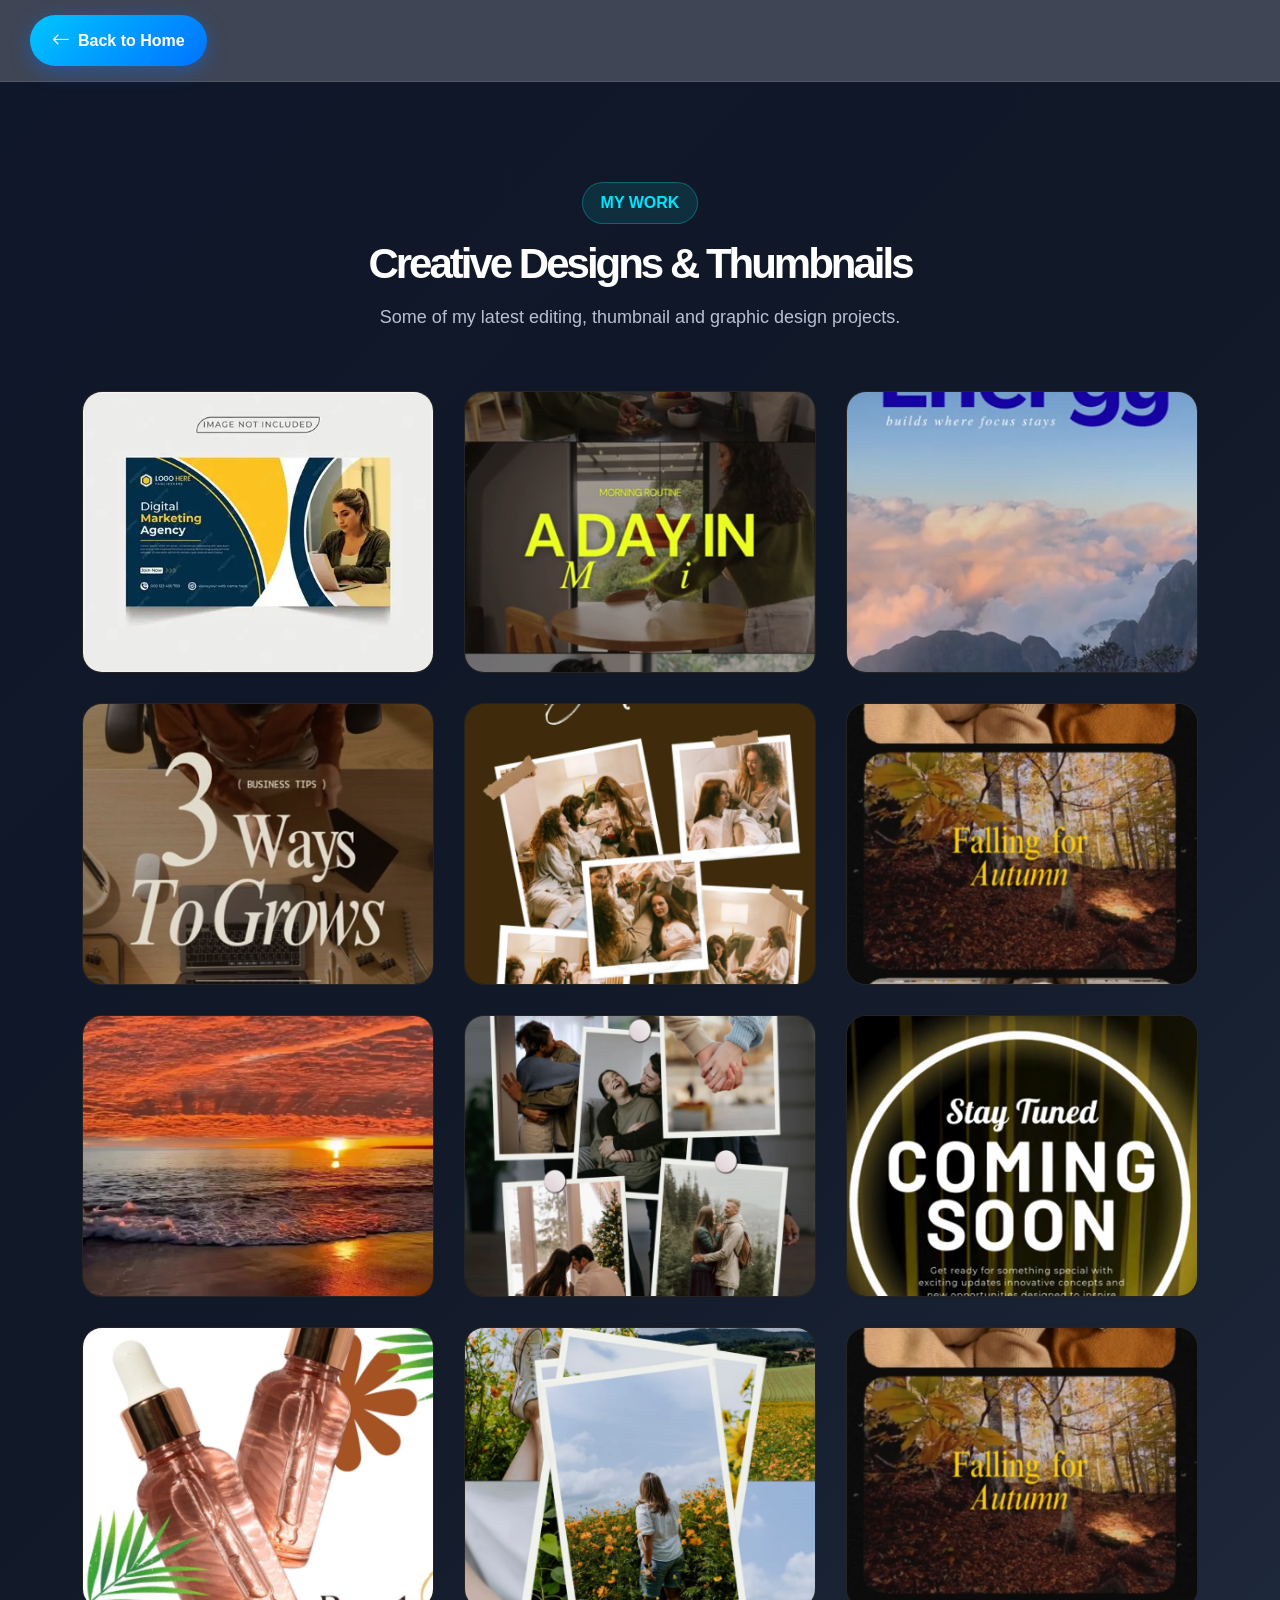
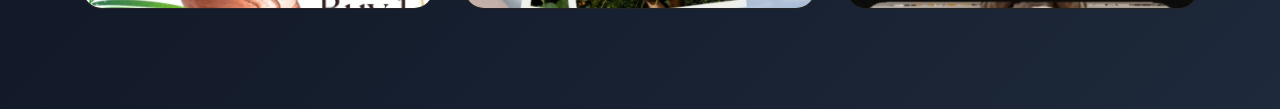
==== posters.html @ f8092061 "monday21" ====
<!DOCTYPE html>
<html lang="en">
<head>
    <meta charset="UTF-8">
    <meta name="viewport" content="width=device-width, initial-scale=1.0">
    <title>Gourav Yadav Portfolio</title>
    <!-- CSS FILES -->
        <link rel="preconnect" href="https://fonts.googleapis.com">
        
        <link rel="preconnect" href="https://fonts.gstatic.com" crossorigin>
        
        <link href="https://fonts.googleapis.com/css2?family=DM+Sans:wght@400;500;700&display=swap" rel="stylesheet">

        <link href="css/bootstrap.min.css" rel="stylesheet">
        <link href="css/newcss.css" rel="stylesheet">

        <link href="css/bootstrap-icons.css" rel="stylesheet">

        <link href="css/magnific-popup.css" rel="stylesheet">

        <link href="css/templatemo-first-portfolio-style.css" rel="stylesheet">
</head>
<body>
     <nav class="back-navbar">
    <a href="index.html" class="back-btn">
        <i class="bi bi-arrow-left"></i>
        Back to Home
    </a>
</nav>

<section class="image-gallery-section">
    <div class="container">

        <div class="gallery-header">
            <span class="gallery-badge">MY WORK</span>
            <h2>Creative Designs & Thumbnails</h2>
            <p>Some of my latest editing, thumbnail and graphic design projects.</p>
        </div>

        <div class="gallery-grid">

            <div class="gallery-card">
                <img src="images/thumnailimg/frontimg.webp" alt="">
            </div>

            <div class="gallery-card">
                <img src="images/thumnailimg/Screenshot 2026-06-22 230650.png" alt="">
            </div>

            <div class="gallery-card">
                <img src="images/thumnailimg/Screenshot 2026-06-22 230712.png" alt="">
            </div>

            <div class="gallery-card">
                <img src="images/thumnailimg/Screenshot 2026-06-22 230737.png" alt="">
            </div>

            <div class="gallery-card">
                <img src="images/thumnailimg/Screenshot 2026-06-22 230752.png" alt="">
            </div>

            <div class="gallery-card">
                <img src="images/thumnailimg/Screenshot 2026-06-22 230802.png" alt="">
            </div>
            <div class="gallery-card">
                <img src="images/thumnailimg/Screenshot 2026-06-22 230842.png" alt="">
            </div>
            <div class="gallery-card">
                <img src="images/thumnailimg/Screenshot 2026-06-22 230901.png" alt="">
            </div>
            <div class="gallery-card">
                <img src="images/thumnailimg/Screenshot 2026-06-22 230911.png" alt="">
            </div>
            <div class="gallery-card">
                <img src="images/thumnailimg/Screenshot 2026-06-22 230929.png" alt="">
            </div>
            <div class="gallery-card">
                <img src="images/thumnailimg/Screenshot 2026-06-22 230946.png" alt="">
            </div>
            <div class="gallery-card">
                <img src="images/thumnailimg/Screenshot 2026-06-22 230802.png" alt="">
            </div>


        </div>

    </div>
</section>
    
</body>
</html>
---- css/newcss.css ----
.hero{
    min-height:100vh;
    background: linear-gradient(135deg,#0f172a,#1e293b);
    position:relative;
    overflow:hidden;
}

.hero-title{
    color:#fff;
    font-size:60px;
    font-weight:800;
}

.hero-description{
    color:#cbd5e1;
    font-size:20px;
    max-width:700px;
    line-height:1.8;
}

.avatar-image{
    border:4px solid #00e5ff;
    box-shadow:0 0 30px rgba(0,229,255,.4);
}

.hero-buttons .custom-btn{
    background:#00e5ff;
    color:#000;
    font-weight:700;
    border:none;
}

.hero-buttons .custom-btn:hover{
    transform:translateY(-3px);
}

@media(max-width:768px){

    .hero-title{
        font-size:38px;
    }

    .hero-description{
        font-size:16px;
    }

    .hero-title-wrap{
        flex-direction:column;
        text-align:center;
    }

    .avatar-image{
        margin-bottom:20px;
    }
}

#section_2{
    background:#0b0f19;
    color:#fff;
    padding:120px 0;
}

.about-image{
    border-radius:25px;
    overflow:hidden;
    box-shadow:0 25px 60px rgba(0,0,0,.4);
    transition:.5s;
}

.about-image:hover{
    transform:scale(1.03);
}

.premium-about{
    padding:20px;
}

.about-label{
    color:#00d4ff;
    font-size:14px;
    letter-spacing:3px;
    font-weight:700;
}

.about-heading{
    font-size:56px;
    font-weight:800;
    line-height:1.1;
    margin:20px 0;
}

.about-heading span{
    color:#00d4ff;
}

.about-description{
    color:#b8c1d1;
    font-size:18px;
    line-height:1.9;
    max-width:650px;
}

.about-features{
    display:grid;
    grid-template-columns:repeat(2,1fr);
    gap:20px;
    margin-top:40px;
}

.feature-card{
    background:rgba(255,255,255,.05);
    border:1px solid rgba(255,255,255,.08);
    backdrop-filter:blur(12px);
    border-radius:20px;
    padding:25px;
    transition:.4s;
}

.feature-card:hover{
    transform:translateY(-8px);
    border-color:#00d4ff;
}

.feature-card h4{
    color:#fff;
    margin-bottom:10px;
    font-size:20px;
}

.feature-card p{
    color:#aeb7c7;
    margin:0;
}

@media(max-width:768px){

    .about-heading{
        font-size:36px;
    }

    .about-features{
        grid-template-columns:1fr;
    }

    .about-description{
        font-size:16px;
    }
}
/* ===========================
   VIDEO PORTFOLIO SECTION
=========================== */

.video-portfolio{
    background: linear-gradient(135deg,#0f172a,#111827,#1e293b);
    padding:120px 0;
    position:relative;
}

.portfolio-header{
    margin-bottom:70px;
}

.portfolio-badge{
    display:inline-block;
    padding:8px 18px;
    border-radius:50px;
    background:rgba(0,212,255,.15);
    color:#00d4ff;
    font-size:14px;
    font-weight:700;
    letter-spacing:2px;
}

.portfolio-title{
    color:#fff;
    font-size:64px;
    font-weight:800;
    margin-top:20px;
    margin-bottom:15px;
}

.portfolio-description{
    color:#94a3b8;
    max-width:700px;
    margin:auto;
    font-size:18px;
}

/* GRID */

.video-grid{
    display:grid;
    grid-template-columns:repeat(auto-fit,minmax(320px,1fr));
    gap:35px;
}

/* CARD */

.video-card{
    background:rgba(255,255,255,.05);
    border:1px solid rgba(255,255,255,.08);
    backdrop-filter:blur(15px);
    border-radius:25px;
    overflow:hidden;
    transition:.4s;
}

.video-card:hover{
    transform:translateY(-12px);
    box-shadow:0 20px 50px rgba(0,212,255,.20);
}

/* VIDEO */

.portfolio-video{
    width:100%;
    height:520px;
    object-fit:cover;
    display:block;
}

/* CONTENT */

.video-info{
    padding:25px;
    text-align:center;
}

.video-info h4{
    color:#fff;
    font-size:24px;
    font-weight:700;
}

.video-info p{
    color:#94a3b8;
    margin:10px 0 20px;
}

/* BUTTON */

.view-btn{
    border:none;
    padding:12px 30px;
    border-radius:50px;
    font-weight:700;
    color:#fff;
    cursor:pointer;
    background:linear-gradient(
        135deg,
        #00d4ff,
        #2563eb
    );
    transition:.3s;
}

.view-btn:hover{
    transform:scale(1.05);
}

/* MOBILE */

@media(max-width:768px){

    .portfolio-title{
        font-size:40px;
    }

    .portfolio-description{
        font-size:15px;
    }

    .portfolio-video{
        height:420px;
    }

}
/* ==========================
   SERVICES SECTION
========================== */

.services{
    background: #0b1220;
    padding:120px 0;
    position:relative;
}

/* Heading */

.portfolio-badge{
    display:inline-block;
    padding:8px 20px;
    border-radius:50px;
    background:(83,93,161,.15);
    color:#111827;
    font-size:14px;
    font-weight:700;
    letter-spacing:2px;
}

.portfolio-title{
    color:#ffffff;
    font-size:56px;
    font-weight:800;
    margin-top:20px;
        background:#111827;
            border-radius:25px;


}

.portfolio-description{
    color:#b8c1d1;
    max-width:700px;
    margin:auto;
    margin-bottom:60px;
}

/* Cards */

.service-card{
    background:#111827;
    border:1px solid rgba(255,255,255,.06);
    border-radius:25px;
    padding:35px;
    height:100%;
    transition:.4s ease;
}

.service-card:hover{
    transform:translateY(-8px);
    border-color:#535da1;
    box-shadow:0 20px 40px rgba(83,93,161,.25);
}

/* Icons */

.service-icon{
    width:75px;
    height:75px;
    border-radius:20px;
    background:rgba(83,93,161,.15);
    display:flex;
    align-items:center;
    justify-content:center;
    margin-bottom:25px;
}

.service-icon i{
    color:#7c8cff;
    font-size:32px;
}

/* Title */

.service-card h3{
    color:#ffffff;
    font-size:26px;
    font-weight:700;
    margin-bottom:15px;
}

/* Text */

.service-card p{
    color:#b8c1d1;
    line-height:1.9;
    font-size:15px;
}

/* Button */

.service-btn{
    display:inline-block;
    text-decoration:none;
    background:#535da1;
    color:#fff;
    padding:12px 28px;
    border-radius:50px;
    font-weight:600;
    transition:.3s;
}

.service-btn:hover{
    background:#6b76c7;
    color:#fff;
    transform:translateY(-3px);
}

/* Mobile */

@media(max-width:768px){

    .portfolio-title{
        font-size:38px;
    }

    .service-card{
        padding:25px;
    }

}
/* CONTACT SECTION */

.contact{
    background:#000;
    padding:100px 0;
}

/* SAY HI BOX */

.section-title-wrap{
    background:#111;
    border:1px solid #222;
    border-radius:20px;
    padding:20px 30px;
}

.section-title-wrap h2{
    color:#fff;
    font-size:40px;
    font-weight:700;
}

.avatar-image{
    width:85px;
    height:85px;
    object-fit:cover;
    border-radius:50%;
    border:3px solid #00c6ff;
}

/* CONTACT CARDS */

.contact-info{
    background:#111;
    border:1px solid #222;
    border-radius:20px;
    padding:30px;
    height:100%;
    transition:.3s ease;
}

.contact-info:hover{
    border-color:#00c6ff;
    transform:translateY(-5px);
    box-shadow:0 0 25px rgba(0,198,255,.25);
}

/* REMOVE OLD BORDER */

.contact-info-border-start{
    border:none !important;
}

/* TITLES */

.site-footer-title{
    color:#00c6ff;
    font-size:18px;
    font-weight:700;
    text-transform:uppercase;
}

/* SERVICES */

.footer-menu{
    list-style:none;
    padding:0;
}

.footer-menu-item{
    margin-bottom:10px;
}

.footer-menu-link{
    color:#d1d5db;
    text-decoration:none;
    transition:.3s;
}

.footer-menu-link:hover{
    color:#00c6ff;
    padding-left:8px;
}

/* EMAIL & PHONE */

.contact-info a{
    color:#000;
    text-decoration:none;
    transition:.3s;
}

.contact-info a:hover{
    color:#00c6ff;
}

/* MOBILE */

@media(max-width:768px){
    .contact-info{
        margin-bottom:20px;
    }

    .section-title-wrap h2{
        font-size:28px;
    }
}
/* ===== FEATURED SECTION ===== */

.featured{
    background:#050505;
    padding:60px 0;
}

/* Left & Right Cards */

.profile-thumb,
.about-thumb{
    background:#0f0f0f;
    border:1px solid #1f1f1f;
    border-radius:20px;
    padding:25px;
    transition:0.4s ease;
    box-shadow:0 10px 30px rgba(0,0,0,.4);
}

.profile-thumb:hover,
.about-thumb:hover{
    transform:translateY(-5px);
    border-color:#00d4ff;
    box-shadow:0 0 30px rgba(0,212,255,.15);
}

/* Heading */

.profile-title{
    border-bottom:1px solid #222;
    margin-bottom:20px;
    padding-bottom:10px;
}

.profile-title h4{
    color:#fff;
    font-size:22px;
    font-weight:700;
    letter-spacing:1px;
}

/* Info Text */

.profile-body p{
    display:flex;
    justify-content:space-between;
    align-items:center;
    margin-bottom:15px;
    color:#d1d5db;
    font-size:15px;
}

.profile-small-title{
    color:#00d4ff;
    font-weight:600;
}

/* Stats Section */

.featured-numbers{
    color:#ffffff;
    font-size:32px;
    font-weight:800;
    display:block;
}

.featured-text{
    color:#9ca3af;
    font-size:14px;
    margin-top:5px;
}

/* Divider */

.featured-border-start{
    border-left:1px solid #222;
}

.featured-border-bottom{
    border-bottom:1px solid #222;
}

/* Hover Stats */

.about-thumb .col-6{
    transition:.3s;
}

.about-thumb .col-6:hover{
    background:#111827;
    border-radius:12px;
}

/* Mobile */

@media(max-width:768px){

    .featured{
        padding:40px 0;
    }

    .featured-numbers{
        font-size:24px;
    }

    .profile-body p{
        font-size:14px;
    }
}
.back-navbar{
    position: sticky;
    top: 0;
    z-index: 1000;
    padding: 15px 30px;
    backdrop-filter: blur(15px);
    background: rgba(15, 23, 42, 0.8);
    border-bottom: 1px solid rgba(255,255,255,0.1);
}

.back-btn{
    display: inline-flex;
    align-items: center;
    gap: 8px;
    text-decoration: none;
    color: #fff;
    font-size: 16px;
    font-weight: 600;
    padding: 12px 22px;
    border-radius: 50px;
    background: linear-gradient(135deg, #00c6ff, #0072ff);
    transition: all 0.3s ease;
    box-shadow: 0 5px 20px rgba(0, 114, 255, 0.4);
}

.back-btn:hover{
    transform: translateY(-3px);
    color: #fff;
    box-shadow: 0 8px 25px rgba(0, 114, 255, 0.6);
}

.back-btn i{
    font-size: 18px;
}
.image-gallery-section{
    padding:100px 0;
    background:linear-gradient(
        135deg,
        #0f172a,
        #111827,
        #1e293b
    );
}

.gallery-header{
    text-align:center;
    margin-bottom:60px;
}

.gallery-badge{
    display:inline-block;
    padding:8px 18px;
    border-radius:30px;
    background:rgba(0,255,255,0.1);
    color:#00e5ff;
    border:1px solid rgba(0,229,255,0.3);
    font-weight:600;
    margin-bottom:15px;
}

.gallery-header h2{
    color:#fff;
    font-size:42px;
    font-weight:700;
    margin-bottom:15px;
}

.gallery-header p{
    color:#b8c1d1;
    max-width:600px;
    margin:auto;
}

.gallery-grid{
    display:grid;
    grid-template-columns:repeat(auto-fit,minmax(300px,1fr));
    gap:30px;
}

.gallery-card{
    position:relative;
    overflow:hidden;
    border-radius:20px;
    cursor:pointer;
    background:#111;
    border:1px solid rgba(255,255,255,0.08);
    transition:0.4s ease;
}

.gallery-card img{
    width:100%;
    height:280px;
    object-fit:cover;
    display:block;
    transition:0.6s ease;
}

.gallery-card::before{
    content:"";
    position:absolute;
    inset:0;
    background:linear-gradient(
        to top,
        rgba(0,0,0,.8),
        transparent
    );
    opacity:0;
    transition:0.4s;
    z-index:1;
}

.gallery-card::after{
    content:"View Project";
    position:absolute;
    left:50%;
    top:50%;
    transform:translate(-50%, -50%);
    color:#fff;
    font-size:18px;
    font-weight:600;
    opacity:0;
    z-index:2;
    transition:0.4s;
}

.gallery-card:hover{
    transform:translateY(-10px);
    box-shadow:0 20px 40px rgba(0,229,255,.25);
}

.gallery-card:hover img{
    transform:scale(1.12);
}

.gallery-card:hover::before{
    opacity:1;
}

.gallery-card:hover::after{
    opacity:1;
}
---- css/templatemo-first-portfolio-style.css ----
/*

TemplateMo 578 First Portfolio

https://templatemo.com/tm-578-first-portfolio

*/


/*---------------------------------------
  CUSTOM PROPERTIES ( VARIABLES )             
-----------------------------------------*/
:root {
  --white-color:                  #ffffff;
  --primary-color:                #535da1;
  --secondary-color:              #14B789;
  --section-bg-color:             #f9f9f9;
  --dark-color:                   #000000;
  --p-color:                      #717275;
  --border-color:                 #e9eaeb;
  --featured-border-color:        #727aab;

  --body-font-family:             'DM Sans', sans-serif;

  --h1-font-size:                 62px;
  --h2-font-size:                 48px;
  --h3-font-size:                 36px;
  --h4-font-size:                 32px;
  --h5-font-size:                 24px;
  --h6-font-size:                 22px;
  --p-font-size:                  18px;
  --menu-font-size:               12px;
  --copyright-font-size:          14px;

  --border-radius-large:          100px;
  --border-radius-medium:         20px;
  --border-radius-small:          10px;

  --font-weight-normal:           400;
  --font-weight-medium:           500;
  --font-weight-bold:             700;
}

body {
    background: var(--white-color);
    font-family: var(--body-font-family); 
}


/*---------------------------------------
  TYPOGRAPHY               
-----------------------------------------*/

h2,
h3,
h4,
h5,
h6 {
  color: var(--dark-color);
}

h1,
h2,
h3,
h4,
h5,
h6 {
  font-weight: var(--font-weight-bold);
  letter-spacing: -1px;
}

h1 {
  font-size: var(--h1-font-size);
  letter-spacing: -3px;
}

h2 {
  font-size: var(--h2-font-size);
  color: var(--secondary-color);
  letter-spacing: -3px;
}

h3 {
  font-size: var(--h3-font-size);
}

h4 {
  font-size: var(--h4-font-size);
}

h5 {
  font-size: var(--h5-font-size);
  line-height: normal;
}

h6 {
  font-size: var(--h6-font-size);
}

p {
  color: var(--p-color);
  font-size: var(--p-font-size);
  font-weight: var(--font-weight-normal);
}

ul li {
  color: var(--p-color);
  font-size: var(--p-font-size);
  font-weight: var(--font-weight-normal);
}

a, 
button {
  touch-action: manipulation;
  transition: all 0.3s;
}

a {
  color: var(--p-color);
  text-decoration: none;
}

a:hover {
  color: var(--secondary-color);
}

::selection {
  background: var(--secondary-color);
  color: var(--white-color);
}

::-moz-selection {
  background: var(--secondary-color);
  color: var(--white-color);
}

.section-padding {
  padding-top: 120px;
  padding-bottom: 120px;
}

b,
strong {
  font-weight: var(--font-weight-bold);
}

.section-title-wrap {
  background: var(--secondary-color);
  border-radius: var(--border-radius-small);
  padding: 10px 30px;
}


/*---------------------------------------
  AVATAR IMAGE               
-----------------------------------------*/
.avatar-image {
  border-radius: var(--border-radius-large);
  width: 160px;
  height: 160px;
  object-fit: cover;
}

.avatar-image-large {
  width: 90.4px;
  height: 90.4px;
}


/*---------------------------------------
  PRE LOADER               
-----------------------------------------*/
.preloader {
  position: fixed;
  top: 0;
  left: 0;
  width: 100%;
  height: 100%;
  z-index: 99999;
  display: flex;
  flex-flow: row nowrap;
  justify-content: center;
  align-items: center;
  background: none repeat scroll 0 0 var(--white-color);
}

.spinner {
  border: 1px solid transparent;
  border-radius: var(--border-radius-small);
  position: relative;
}

.spinner:before {
  content: '';
  box-sizing: border-box;
  position: absolute;
  top: 50%;
  left: 50%;
  width: 45px;
  height: 45px;
  margin-top: -10px;
  margin-left: -10px;
  border-radius: 50%;
  border: 1px solid var(--border-color);
  border-top-color: var(--white-color);
  animation: spinner .9s linear infinite;
}

@-webkit-@keyframes spinner {
  to {transform: rotate(360deg);
  }
}

@keyframes spinner {
  to {transform: rotate(360deg);}
}


/*---------------------------------------
  CUSTOM ICON               
-----------------------------------------*/
.navbar-icon {
  background: var(--white-color);
  border-radius: var(--border-radius-large);
  color: var(--dark-color);
  width: 47px;
  height: 47px;
  line-height: 47px;
  text-align: center;
}

.is-sticky .navbar-icon {
  background: var(--secondary-color);
  color: var(--white-color);
}

.form-check-icon {
  color: var(--secondary-color);
}


/*---------------------------------------
  CUSTOM BUTTON               
-----------------------------------------*/
.custom-btn,
.navbar .custom-btn {
  font-size: var(--p-font-size);
  font-weight: var(--font-weight-bold);
}

.navbar .custom-btn {
  background: transparent;
  border-width: 2px;
  border-style: solid;
  border-color: var(--white-color);
  color: var(--white-color);
  padding: 8px 22px;
}

.navbar .custom-btn:hover {
  background: var(--white-color);
  border-color: transparent;
  color: var(--secondary-color);
}

.custom-btn {
  background: var(--secondary-color);
  border-radius: var(--border-radius-large);
  color: var(--white-color);
  font-weight: var(--font-weight-bold);
  padding: 12px 24px;
}

.custom-btn:hover {
  background: var(--primary-color);
  box-shadow: 0 1rem 3rem rgba(0,0,0,.175);
  color: var(--white-color);
}

.custom-border-btn {
  background: transparent;
  border: 2px solid var(--border-color);
  color: var(--p-color);
}

.custom-border-btn:hover {
  background: var(--secondary-color);
  border-color: var(--secondary-color);
  color: var(--white-color);
}

.custom-link {
	background-color: var(--primary-color);
}

.custom-link:hover {
	background-color: var(--secondary-color);
}


/*---------------------------------------
  NAVIGATION              
-----------------------------------------*/
.sticky-wrapper {
  position: relative;
  z-index: 222;
  height: auto !important;
}

.is-sticky,
.is-sticky .navbar .container {
  background: var(--white-color);
  box-shadow: 0 1rem 3rem rgb(0 0 0 / 18%);
}

.is-sticky .navbar-brand,
.is-sticky .navbar-brand:hover {
  color: var(--dark-color);
}

.is-sticky .navbar-nav .nav-link {
  color: var(--p-color);
}

.is-sticky .navbar .custom-btn {
  border-color: var(--secondary-color);
  color: var(--secondary-color);
}

.is-sticky .navbar .custom-btn:hover {
  background: var(--secondary-color);
  color: var(--white-color);
}

.navbar {
  background: transparent;
  position: absolute;
  z-index: 9;
  right: 0;
  left: 0;
  transition: all 0.3s;
  padding-top: 15px;
  padding-bottom: 0;
}

.navbar .container {
  border-radius: var(--border-radius-small);
  padding: 10px 25px;
}

.navbar-brand {
  font-size: var(--h4-font-size);
  font-weight: var(--font-weight-bold);
}

.navbar-brand,
.navbar-brand:hover {
  color: var(--white-color);
}

.navbar-expand-lg .navbar-nav .nav-link {
  padding-right: 0;
  padding-left: 0;
  margin-right: 20px;
  margin-left: 20px;
}

.navbar-nav .nav-link {
  display: inline-block;
  color: var(--section-bg-color);
  font-size: var(--menu-font-size);
  font-weight: var(--font-weight-medium);
  text-transform: uppercase;
  position: relative;
  padding-top: 15px;
  padding-bottom: 15px;
}

.navbar-nav .nav-link::after {
  content: "";
  background: transparent;
  position: absolute;
  bottom: 6px;
  right: 0;
  left: 0;
  width: 100%;
  height: 2px;
}

.navbar-nav .nav-link.active::after, 
.navbar-nav .nav-link:hover::after {
  background: var(--secondary-color);
}

.navbar-nav .nav-link.active, 
.navbar-nav .nav-link:hover {
  color: var(--secondary-color);
}

.navbar-toggler {
  border: 0;
  padding: 0;
  cursor: pointer;
  margin: 0;
  width: 30px;
  height: 35px;
  outline: none;
}

.navbar-toggler:focus {
  outline: none;
  box-shadow: none;
}

.navbar-toggler[aria-expanded="true"] .navbar-toggler-icon {
  background: transparent;
}

.navbar-toggler[aria-expanded="true"] .navbar-toggler-icon:before,
.navbar-toggler[aria-expanded="true"] .navbar-toggler-icon:after {
  transition: top 300ms 50ms ease, -webkit-transform 300ms 350ms ease;
  transition: top 300ms 50ms ease, transform 300ms 350ms ease;
  transition: top 300ms 50ms ease, transform 300ms 350ms ease, -webkit-transform 300ms 350ms ease;
  top: 0;
}

.navbar-toggler[aria-expanded="true"] .navbar-toggler-icon:before {
  transform: rotate(45deg);
}

.navbar-toggler[aria-expanded="true"] .navbar-toggler-icon:after {
  transform: rotate(-45deg);
}

.navbar-toggler .navbar-toggler-icon {
  background: var(--white-color);
  transition: background 10ms 300ms ease;
  display: block;
  width: 30px;
  height: 2px;
  position: relative;
}

.navbar-toggler .navbar-toggler-icon:before,
.navbar-toggler .navbar-toggler-icon:after {
  transition: top 300ms 350ms ease, -webkit-transform 300ms 50ms ease;
  transition: top 300ms 350ms ease, transform 300ms 50ms ease;
  transition: top 300ms 350ms ease, transform 300ms 50ms ease, -webkit-transform 300ms 50ms ease;
  position: absolute;
  right: 0;
  left: 0;
  background: var(--white-color);
  width: 30px;
  height: 2px;
  content: '';
}

.navbar-toggler .navbar-toggler-icon::before {
  top: -8px;
}

.navbar-toggler .navbar-toggler-icon::after {
  top: 8px;
}


/*---------------------------------------
  HERO              
-----------------------------------------*/
.hero {
  background: var(--secondary-color);
  position: relative;
  overflow: hidden;
  padding-top: 330px;
  padding-bottom: 330px;
}

@media  screen and (min-width: 991px) {
  .hero {
    height: 60vh;
  }
}

.hero-title,
.hero h2 {
  background: var(--white-color);
  box-shadow: 0 1rem 3rem rgba(0,0,0,.175);
  border-radius: var(--border-radius-large);
  display: inline-block;
  padding: 8px 24px;
  color: #000000;
}

.hero-title {
	font-size: 44px;
}

.hero h2 {
	font-size: 38px;
}

.hero-text {
  position: relative;
  z-index: 22;
  top: 70px;
}

.hero-image-wrap {
  background: var(--white-color);
  border-radius: 100%;
  width: 350px;
  height: 350px;
  position: absolute;
  z-index: 22;
  top: -50px;
  right: 0;
  left: 0;
  margin: auto;
  pointer-events: none;
}

.hero-image {
  position: absolute;
  z-index: 22;
  top: 0;
  width: 100%;
  min-width: 550px;
}

.hero svg {
  position: absolute;
  z-index: 2;
  bottom: 0;
  right: 0;
  left: 0;
  overflow: hidden;
  height: 100%;
  pointer-events: none;
}


/*---------------------------------------
  ABOUT              
-----------------------------------------*/
.profile-thumb {
  border: 1px solid var(--border-color);
  border-radius: var(--border-radius-medium);
  position: relative;
  overflow: hidden;
}

.profile-title {
  border-bottom: 1px solid var(--border-color);
  padding: 15px 30px;
}

.profile-small-title {
  border-right: 1px solid var(--border-color);
  color: var(--secondary-color);
  font-weight: var(--font-weight-bold);
  min-width: 140px;
  margin-right: 10px;
  padding: 13px 30px;
  display: inline-block;
}

.profile-body p {
  margin-bottom: 0;
}

.profile-body p:nth-of-type(even) {
  background: var(--white-color);
}

.about-image {
  border-radius: var(--border-radius-medium);
}

.about-thumb {
  padding-right: 20px;
  padding-left: 20px;
}


/*---------------------------------------
  FEATURED              
-----------------------------------------*/
.featured-numbers {
  font-size: var(--h1-font-size);
  line-height: normal;
  display: block;
  color: #000000;
}

.featured-text {
  color: var(--secondary-color);
}

.featured-border-bottom {
  border-bottom: 1px solid var(--border-color);
}

.featured-border-start {
  border-left: 1px solid var(--border-color);
}


/*---------------------------------------
  CLIENTS              
-----------------------------------------*/

.clients-item-height {
	height: 120px;
}

.clients-image {
  display: block;
  max-width: 100px;
  margin: auto;
  transition: all ease 0.2s;
}

.clients-image:hover {
  transform: scale(1.3);
}


/*---------------------------------------
  SERVICES              
-----------------------------------------*/
.services,
.featured {
  background: var(--section-bg-color);
  border-top: 1px solid var(--border-color);
  border-bottom: 1px solid var(--border-color);
}

.services-thumb {
  background: var(--white-color);
  border: 2px solid transparent;
  border-radius: var(--border-radius-medium);
  position: relative;
  overflow: hidden;
  margin-bottom: 24px;
  padding: 40px 40px 240px 40px;
  transition: all 0.5s;
}

.services-thumb-up {
  position: relative;
  bottom: 50px;
  margin-bottom: -50px;
}

.services-thumb:hover {
  border: 2px solid var(--secondary-color);
  box-shadow: 0 1rem 3rem rgba(0,0,0,.175);
}

.services-thumb:hover .services-icon-wrap {
  background: var(--secondary-color);
  border-color: var(--secondary-color);
  color: var(--white-color);
}

.services-icon-wrap {
  border: 1px solid var(--border-color);
  border-radius: var(--border-radius-small);
  position: absolute;
  bottom: 0;
  right: 0;
  width: 50%;
  height: 55%;
  transform: rotate(-35deg) translateY(55px);
  transition: all ease 0.5s;
}

.services-icon {
  font-size: 90px;
  position: relative;
  bottom: 15px;
}

.services-thumb:hover .services-price-wrap {
  background: var(--secondary-color);
}

.services-thumb:hover .services-price-overlay {
  background: var(--primary-color);
}

.services-price-wrap {
  background: var(--primary-color);
  border-radius: var(--border-radius-medium);
  position: relative;
  overflow: hidden;
  padding: 6px 20px 6px 15px;
  transition: all ease 0.5s;
}

.services-price-text {
  color: var(--white-color);
  font-size: var(--copyright-font-size);
  font-weight: var(--font-weight-bold);
}

.services-price-overlay {
  background: var(--secondary-color);
  border-bottom-left-radius: 100%;
  position: absolute;
  top: 0;
  right: 0;
  width: 20px;
  height: 20px;
  pointer-events: none;
}


/*---------------------------------------
  PROJECTS              
-----------------------------------------*/
.projects-thumb {
  background: var(--section-bg-color);
  border: 2px solid var(--white-color);
  border-radius: var(--border-radius-medium);
  position: relative;
  overflow: hidden;
  margin-top: 24px;
  margin-bottom: 24px;
  padding: 40px;
  transition: all ease 0.5s;
}

.projects-thumb:hover {
  border-color: var(--secondary-color);
}

.projects-thumb:hover .projects-image,
.projects-thumb:focus .projects-image {
  transform: rotate(0) translateY(0);
}

.projects-thumb .popup-image {
  display: block;
  width: 100%;
  height: 100%;
}

.projects-image {
  border-radius: var(--border-radius-medium);
  display: block;
  width: 100%;
  transform: rotate(10deg) translateY(80px);
  transition: all ease 0.5s;
}

.projects-title {
  margin-bottom: 20px;
}

.projects-tag {
  font-size: var(--menu-font-size);
  font-weight: var(--font-weight-medium);
  color: var(--secondary-color);
  text-transform: uppercase;
  margin-bottom: 5px;
}


/*---------------------------------------
  CONTACT              
-----------------------------------------*/
.contact {
  background: var(--section-bg-color);
}

.contact-info {
  background: var(--white-color);
  border-top-right-radius: var(--border-radius-small);
  border-bottom-right-radius: var(--border-radius-small);
  padding: 60px 30px 30px 30px;
  height: 100%;
}

.contact-info-border-start {
  border-right: 1px solid var(--border-color);
  border-radius: var(--border-radius-small) 0 0 var(--border-radius-small);
}

.contact-form {
  margin-left: 10px;
}


/*---------------------------------------
  CUSTOM FORM               
-----------------------------------------*/
.custom-form .form-control {
  background: var(--white-color);
  box-shadow: none;
  border: 2px solid var(--border-color);
  color: var(--p-color);
  margin-bottom: 24px;
  padding-top: 13px;
  padding-bottom: 13px;
  outline: none;
}

.form-floating>label {
  color: var(--p-color);
}

.form-check-inline {
  vertical-align: middle;
  width: 100%;
  position: relative;
  margin-right: 0;
  margin-top: 0;
  margin-bottom: 24px;
  padding: 0;
}

.custom-form .form-check-label {
  position: absolute;
  top: 50%;
  left: 50%;
  transform: translate(-50%, -50%);
  text-align: center;
}

.form-check-label-text {
  color: var(--p-color);
  display: block;
  font-size: copyright-font-size;
  margin-top: 5px;
}

.form-check-input[type=checkbox] {
  background: var(--white-color);
  border: 2px solid var(--border-color);
  box-shadow: none;
  outline: none;
  width: 100%;
  margin-top: 0;
  margin-left: 0;
  padding: 40px 50px;
}

.form-check-input:checked[type=checkbox] {
  background-image: none;
}

.form-check-input:hover,
.form-check-input:checked {
  background-color: transparent;
  border-color: var(--secondary-color);
}

.custom-form .form-control:hover,
.custom-form .form-control:focus {
  background: transparent;
  border-color: var(--secondary-color);
}

.custom-form .form-floating textarea {
  height: 150px;
}

.custom-form button[type="submit"] {
  background: var(--secondary-color);
  border: none;
  border-radius: var(--border-radius-large);
  color: var(--white-color);
  font-weight: var(--font-weight-bold);
  transition: all 0.3s;
  margin-bottom: 0;
}

.custom-form button[type="submit"]:hover,
.custom-form button[type="submit"]:focus {
  background: var(--primary-color);
  border-color: transparent;
}


/*---------------------------------------
  SITE FOOTER              
-----------------------------------------*/
.site-footer {
  border-top: 1px solid var(--border-color);
  padding-top: 50px;
  padding-bottom: 50px;
  text-align: center;
}

.site-footer-title {
  font-size: var(--menu-font-size);
  color: var(--dark-color);
  text-transform: uppercase;
}

.copyright-text-wrap p,
.copyright-text {
  font-size: var(--copyright-font-size);
}

.copyright-text {
  border-right: 1px solid var(--border-color);
  padding-right: 25px;
  margin-right: 20px;
}

.copyright-text-wrap a {
  font-weight: var(--font-weight-bold);
}

.footer-menu {
  margin: 0;
  padding: 0;
}

.footer-menu-item {
  list-style: none;
  display: inline-block;
  vertical-align: top;
}

.footer-menu-link {
  border: 1px solid var(--border-color);
  border-radius: var(--border-radius-medium);
  font-size: var(--copyright-font-size);
  font-weight: var(--font-weight-medium);
  display: inline-block;
  vertical-align: top;
  text-align: center;
  margin-right: 10px;
  margin-bottom: 10px;
  padding: 6px 14px;
  min-width: 70px;
}

.footer-menu-link:hover {
  background: var(--secondary-color);
  border-color: transparent;
  color: var(--white-color);
}


/*---------------------------------------
  SOCIAL ICON               
-----------------------------------------*/
.social-icon {
  margin: 0;
  padding: 0;
}

.social-icon-item {
  list-style: none;
  display: inline-block;
  vertical-align: top;
}

.social-icon-link {
  border: 1px solid var(--border-color);
  border-radius: var(--border-radius-large);
  font-size: var(--copyright-font-size);
  color: var(--dark-color);
  display: inline-block;
  vertical-align: top;
  margin: 2px 2px 5px 2px;
  width: 40px;
  height: 40px;
  line-height: 40px;
  text-align: center;
}

.social-icon-link:hover {
  background: var(--secondary-color);
  border-color: transparent;
  color: var(--white-color);
}


/*---------------------------------------
  RESPONSIVE STYLES               
-----------------------------------------*/
@media screen and (min-width: 1600px) {
  .hero {
    padding-top: 380px;
    padding-bottom: 380px;
  }

  .hero-image-wrap {
    top: -50px;
    width: 400px;
    height: 400px;
  }

  .hero-image {
    min-width: 650px;
  }
  
  .hero-title,
	.hero h2 {
	  font-size: var(--h2-font-size);
	}
}

@media screen and (max-width: 991px) {
  h1 {
    font-size: 48px;
  }

  h2 {
    font-size: 36px;
  }

  h3 {
    font-size: 32px;
  }

  h4 {
    font-size: 28px;
  }

  h5 {
    font-size: 20px;
  }

  h6 {
    font-size: 18px;
  }

  .section-padding {
    padding-top: 80px;
    padding-bottom: 80px;
  }

  .custom-btn,
  .navbar .custom-btn {
    font-size: var(--copyright-text-font-size);
    padding: 8px 16px;
  }

  .navbar .container {
    background: var(--white-color);
  }

  .navbar-brand,
  .navbar-brand:hover {
    color: var(--dark-color);
  }

  .navbar-icon {
    background: var(--secondary-color);
    color: var(--white-color);
    width: 44px;
    height: 44px;
    line-height: 44px;
  }

  .navbar .custom-btn {
    border-color: var(--secondary-color);
    color: var(--secondary-color);
  }

  .navbar-toggler .navbar-toggler-icon,
  .navbar-toggler .navbar-toggler-icon:before,
  .navbar-toggler .navbar-toggler-icon:after {
    background: var(--dark-color);
  }

  .navbar-expand-lg .navbar-nav .nav-link {
    margin-left: 0;
  }

  .navbar-nav .nav-link {
    color: var(--p-color);
    padding-top: 10px;
    padding-bottom: 10px;
  }

  .hero {
    padding-top: 200px;
    padding-bottom: 400px;
  }

  .hero-text {
    top: 0;
    margin-bottom: 120px;
  }

  .about-thumb {
    padding-right: 0;
    padding-left: 0;
  }

  .about-numbers {
    font-size: 42px;
  }

  .services-thumb-up {
    bottom: 0;
    margin-bottom: 32px;
  }

  .services-thumb {
    margin-bottom: 32px;
    padding-bottom: 270px;
  }

  .services-icon-wrap {
    width: 45%;
    height: 60%;
  }

  .services .col-lg-10 .row .col-lg-6:last-child,
  .projects .col-lg-4:last-child {
    margin-bottom: 0;
  }

  .projects-thumb {
    margin-top: 0;
    margin-bottom: 32px;
  }

  .contact-info {
    border-radius: 0 0 var(--border-radius-small) var(--border-radius-small);
    padding: 40px 30px;
  }

  .contact-info-border-start {
    border-right: 0;
    border-bottom: 1px solid var(--border-color);
    border-radius: var(--border-radius-small) var(--border-radius-small) 0 0;
  }
}

@media screen and (max-width: 575px) {
  .navbar .container {
    margin-right: 12px;
    margin-left: 12px;
  }
}

@media screen and (max-width: 480px) {
  h1 {
    font-size: 40px;
  }

  h2 {
    font-size: 28px;
  }

  h3 {
    font-size: 26px;
  }

  h4 {
    font-size: 22px;
  }

  h5 {
    font-size: 20px;
  }

  .custom-btn,
  .navbar .custom-btn {
    font-size: 13px;
    padding: 6px 12px;
  }

  .navbar-icon {
    font-size: var(--copyright-font-size);
    width: 35.5px;
    height: 35.5px;
    line-height: 35.5px;
  }

  .hero-image-wrap {
    width: 300px;
    height: 300px;
  }

  .hero-image {
    min-width: inherit;
  }
}
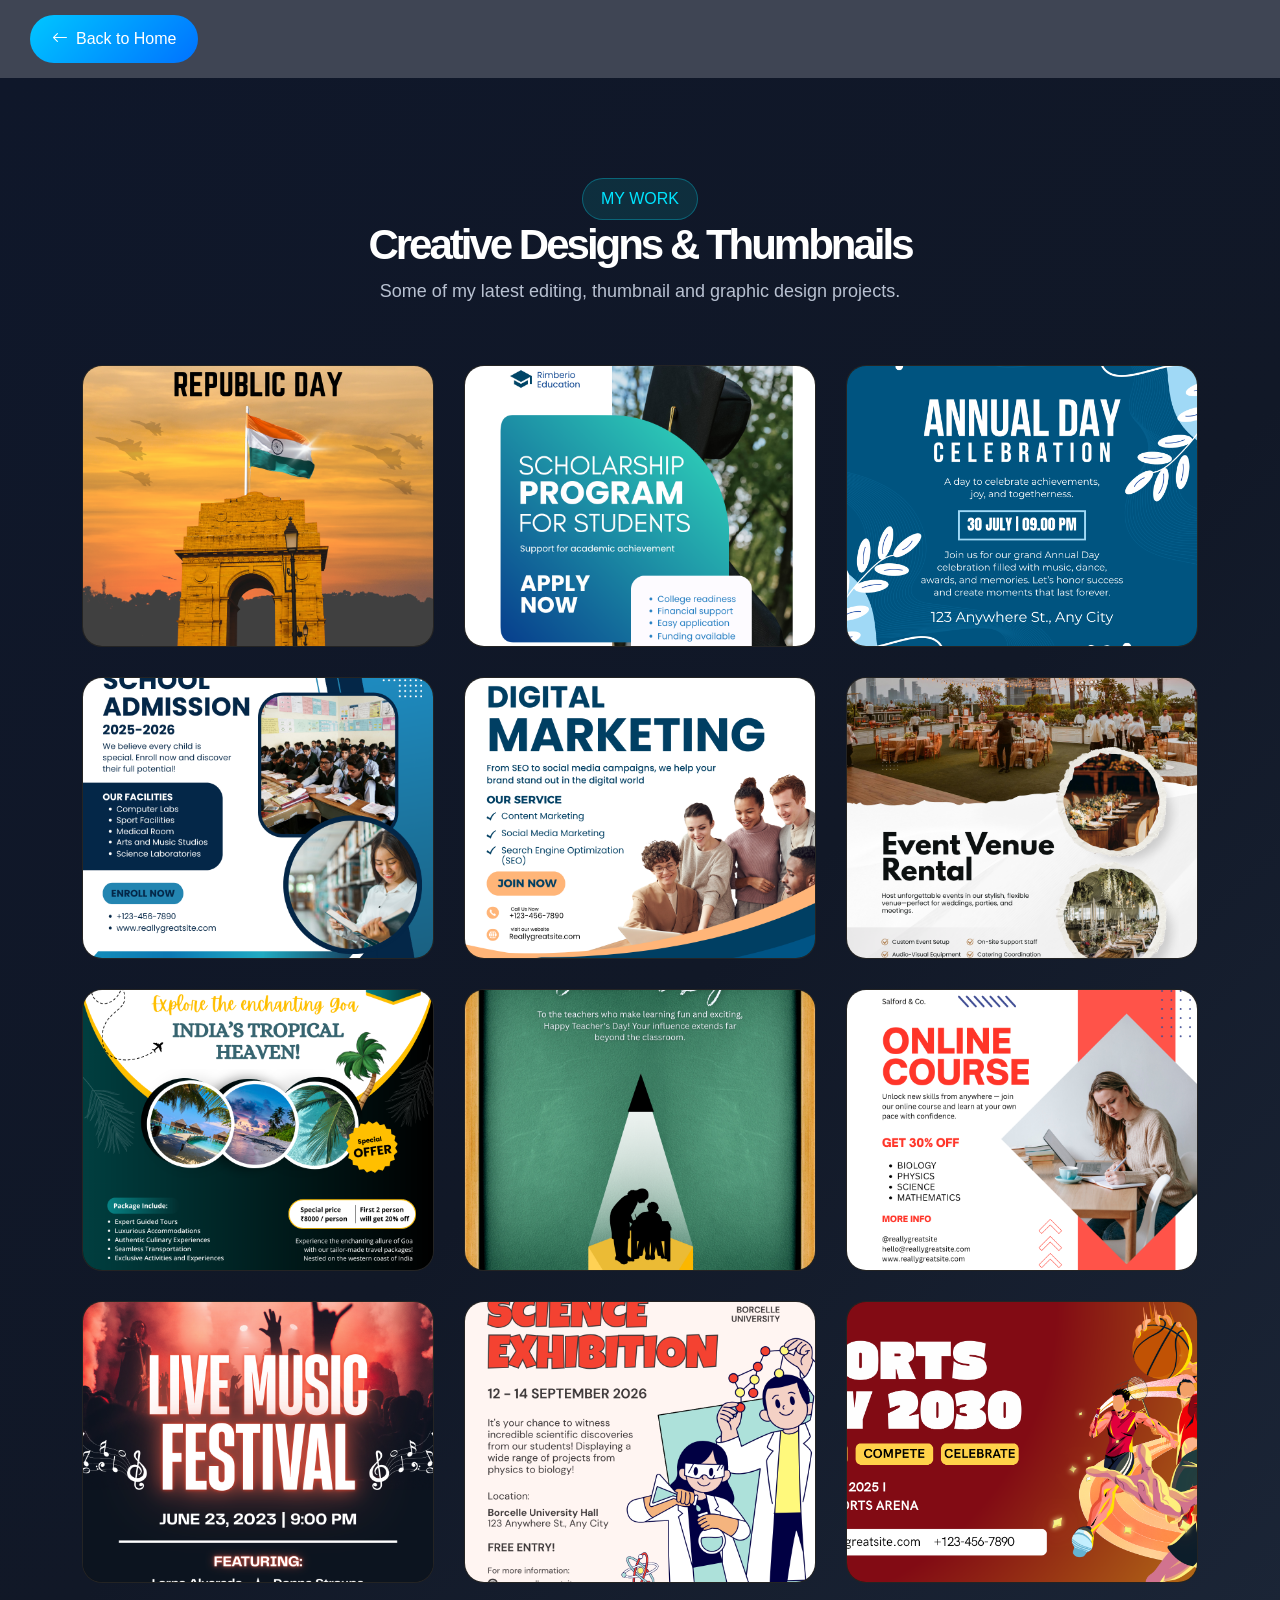
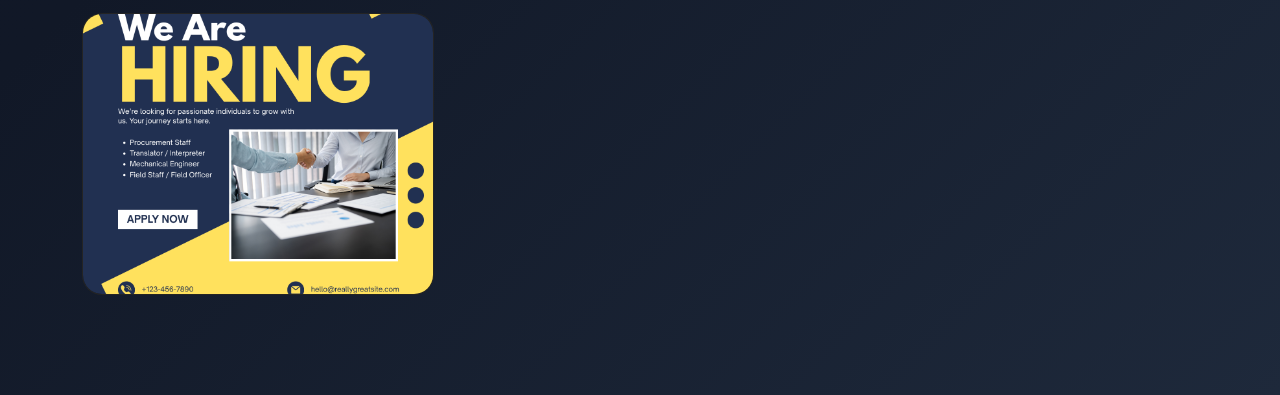
==== commit c4d71765: "tuesday23" ====
--- a/posters.html
+++ b/posters.html
@@ -12,7 +12,7 @@
         <link href="https://fonts.googleapis.com/css2?family=DM+Sans:wght@400;500;700&display=swap" rel="stylesheet">
 
         <link href="css/bootstrap.min.css" rel="stylesheet">
-        <link href="css/newcss.css" rel="stylesheet">
+        <link href="css/cleaned_portfolio.css" rel="stylesheet">
 
         <link href="css/bootstrap-icons.css" rel="stylesheet">
 
@@ -40,52 +40,69 @@
         <div class="gallery-grid">
 
             <div class="gallery-card">
-                <img src="images/thumnailimg/frontimg.webp" alt="">
+                <img src="images/thumnailimg/Black Photo Republic Day Social Media Graphic.png" alt="">
             </div>
 
             <div class="gallery-card">
-                <img src="images/thumnailimg/Screenshot 2026-06-22 230650.png" alt="">
+                <img src="images/thumnailimg/Blue and  White Modern Scholarship Program Instagram Post.png" alt="">
             </div>
 
             <div class="gallery-card">
-                <img src="images/thumnailimg/Screenshot 2026-06-22 230712.png" alt="">
+                <img src="images/thumnailimg/Blue and White Modern Annual Day Invitation.png" alt="">
             </div>
 
             <div class="gallery-card">
-                <img src="images/thumnailimg/Screenshot 2026-06-22 230737.png" alt="">
+                <img src="images/thumnailimg/Blue And White Modern School Admission Instagram Post.png" alt="">
             </div>
 
             <div class="gallery-card">
-                <img src="images/thumnailimg/Screenshot 2026-06-22 230752.png" alt="">
+                <img src="images/thumnailimg/Blue Modern Digital Marketing Instagram Post.png" alt="">
             </div>
 
             <div class="gallery-card">
-                <img src="images/thumnailimg/Screenshot 2026-06-22 230802.png" alt="">
+                <img src="images/thumnailimg/Brown and White Modern Event Venue Rental Promotion Instagram Post.png" alt="">
             </div>
             <div class="gallery-card">
-                <img src="images/thumnailimg/Screenshot 2026-06-22 230842.png" alt="">
+                <img src="images/thumnailimg/Dark Green Tropical Travel Promotional Travel Instagram Post.png" alt="">
             </div>
             <div class="gallery-card">
-                <img src="images/thumnailimg/Screenshot 2026-06-22 230901.png" alt="">
+                <img src="images/thumnailimg/Green Yellow and Black Illustrated Teacher's Day Instagram Post.png" alt="">
             </div>
+
             <div class="gallery-card">
-                <img src="images/thumnailimg/Screenshot 2026-06-22 230911.png" alt="">
+                <img src="images/thumnailimg/Red and Blue Modern Online Course Instagram Post.png" alt="">
             </div>
+
             <div class="gallery-card">
-                <img src="images/thumnailimg/Screenshot 2026-06-22 230929.png" alt="">
+                <img src="images/thumnailimg/Red Black and White Modern Live Music Festival Instagram Post.png" alt="">
             </div>
+
             <div class="gallery-card">
-                <img src="images/thumnailimg/Screenshot 2026-06-22 230946.png" alt="">
+                <img src="images/thumnailimg/Red Blue Bold Illustrative Science Exhibition Instagram Post.png" alt="">
             </div>
+
             <div class="gallery-card">
-                <img src="images/thumnailimg/Screenshot 2026-06-22 230802.png" alt="">
+                <img src="images/thumnailimg/Red Gold and Yellow Illustration Sporting Events Day Banner.png" alt="">
             </div>
+
+            <div class="gallery-card">
+                <img src="images/thumnailimg/Yellow and Navy Modern We Are Hiring Instagram Post.png" alt="">
+            </div>
+            
+            
 
 
         </div>
 
     </div>
 </section>
-    
+    <!-- JAVASCRIPT FILES -->
+        <script src="js/jquery.min.js"></script>
+        <script src="js/bootstrap.min.js"></script>
+        <script src="js/jquery.sticky.js"></script>
+        <script src="js/click-scroll.js"></script>
+        <script src="js/jquery.magnific-popup.min.js"></script>
+        <script src="js/magnific-popup-options.js"></script>
+        <script src="js/custom.js"></script>
 </body>
 </html>
--- a/css/cleaned_portfolio.css
+++ b/css/cleaned_portfolio.css
@@ -0,0 +1,732 @@
+/* ==================================================
+   GLOBAL STYLES
+================================================== */
+
+.hero,
+.video-portfolio,
+.image-gallery-section{
+    background:linear-gradient(135deg,#0f172a,#111827,#1e293b);
+}
+
+.portfolio-badge{
+    display:inline-block;
+    padding:8px 20px;
+    border-radius:50px;
+    background:rgba(0,212,255,.15);
+    color:#00d4ff;
+    font-size:14px;
+    font-weight:700;
+    letter-spacing:2px;
+}
+
+.portfolio-title{
+    color:#000;
+    font-size:56px;
+    font-weight:800;
+    margin-top:20px;
+    margin-bottom:15px;
+}
+
+.portfolio-description{
+    color:#b8c1d1;
+    max-width:700px;
+    margin:auto;
+    font-size:18px;
+}
+
+.avatar-image{
+    width:85px;
+    height:85px;
+    object-fit:cover;
+    border-radius:50%;
+    border:4px solid #00e5ff;
+    box-shadow:0 0 30px rgba(0,229,255,.4);
+}
+
+.floating-contact{
+    display:flex;
+    align-items:center;
+    gap:12px;
+    margin-left:auto;
+}
+
+.call-btn,
+.whatsapp-btn{
+    width:45px;
+    height:45px;
+    border-radius:50%;
+    display:flex;
+    justify-content:center;
+    align-items:center;
+    text-decoration:none;
+    transition:.3s;
+}
+
+.call-btn{
+    background:#2563eb;
+    color:#fff;
+}
+
+.whatsapp-btn{
+    background:#25D366;
+    color:#fff;
+}
+
+.call-btn i,
+.whatsapp-btn i{
+    font-size:20px;
+    line-height:1;
+}
+
+.call-btn:hover,
+.whatsapp-btn:hover{
+    transform:translateY(-3px);
+}
+
+/* ==================================================
+   HERO SECTION
+================================================== */
+
+.hero{
+    min-height:100vh;
+    position:relative;
+    overflow:hidden;
+}
+
+.hero-title{
+    color:#fff;
+    font-size:60px;
+    font-weight:800;
+}
+
+.hero-description{
+    color:#cbd5e1;
+    font-size:20px;
+    max-width:700px;
+    line-height:1.8;
+}
+
+.hero-buttons .custom-btn{
+    background:#00e5ff;
+    color:#000;
+    font-weight:700;
+    border:none;
+}
+
+.hero-buttons .custom-btn:hover{
+    transform:translateY(-3px);
+}
+
+/* ==================================================
+   FEATURED SECTION
+================================================== */
+
+.featured{
+    background:#050505;
+    padding:60px 0;
+}
+
+.profile-thumb,
+.about-thumb{
+    background:#0f0f0f;
+    border:1px solid #1f1f1f;
+    border-radius:20px;
+    padding:25px;
+    transition:.4s;
+    box-shadow:0 10px 30px rgba(0,0,0,.4);
+}
+
+.profile-thumb:hover,
+.about-thumb:hover{
+    transform:translateY(-5px);
+    border-color:#00d4ff;
+    box-shadow:0 0 30px rgba(0,212,255,.15);
+}
+
+.profile-title{
+    border-bottom:1px solid #222;
+    margin-bottom:20px;
+    padding-bottom:10px;
+}
+
+.profile-title h4{
+    color:#fff;
+    font-size:22px;
+    font-weight:700;
+}
+
+.profile-body p{
+    display:flex;
+    justify-content:space-between;
+    margin-bottom:15px;
+    color:#d1d5db;
+}
+
+.profile-small-title{
+    color:#00d4ff;
+    font-weight:600;
+}
+
+.featured-numbers{
+    color:#fff;
+    font-size:32px;
+    font-weight:800;
+}
+
+.featured-text{
+    color:#9ca3af;
+    font-size:14px;
+}
+
+.featured-border-start{
+    border-left:1px solid #222;
+}
+
+.featured-border-bottom{
+    border-bottom:1px solid #222;
+}
+
+/* ==================================================
+   ABOUT SECTION
+================================================== */
+
+#section_2{
+    background:#0b0f19;
+    color:#fff;
+    padding:120px 0;
+}
+
+.about-image{
+    border-radius:25px;
+    overflow:hidden;
+    box-shadow:0 25px 60px rgba(0,0,0,.4);
+    transition:.5s;
+}
+
+.about-image:hover{
+    transform:scale(1.03);
+}
+
+.premium-about{
+    padding:20px;
+}
+
+.about-label{
+    color:#00d4ff;
+    font-size:14px;
+    letter-spacing:3px;
+    font-weight:700;
+}
+
+.about-heading{
+    font-size:56px;
+    font-weight:800;
+    line-height:1.1;
+    margin:20px 0;
+}
+
+.about-heading span{
+    color:#00d4ff;
+}
+
+.about-description{
+    color:#b8c1d1;
+    font-size:18px;
+    line-height:1.9;
+}
+
+.about-features{
+    display:grid;
+    grid-template-columns:repeat(2,1fr);
+    gap:20px;
+    margin-top:40px;
+}
+
+.feature-card{
+    background:rgba(255,255,255,.05);
+    border:1px solid rgba(255,255,255,.08);
+    backdrop-filter:blur(12px);
+    border-radius:20px;
+    padding:25px;
+    transition:.4s;
+}
+
+.feature-card:hover{
+    transform:translateY(-8px);
+    border-color:#00d4ff;
+}
+
+.feature-card h4{
+    color:#fff;
+    margin-bottom:10px;
+}
+
+.feature-card p{
+    color:#aeb7c7;
+}
+
+/* ==================================================
+   VIDEO PORTFOLIO
+================================================== */
+
+.video-portfolio{
+    padding:120px 0;
+}
+
+.portfolio-header{
+    margin-bottom:70px;
+}
+
+.video-grid{
+    display:grid;
+    grid-template-columns:repeat(auto-fit,minmax(320px,1fr));
+    gap:35px;
+}
+
+.video-card{
+    background:rgba(255,255,255,.05);
+    border:1px solid rgba(255,255,255,.08);
+    backdrop-filter:blur(15px);
+    border-radius:25px;
+    overflow:hidden;
+    transition:.4s;
+}
+
+.video-card:hover{
+    transform:translateY(-12px);
+    box-shadow:0 20px 50px rgba(0,212,255,.2);
+}
+
+.portfolio-video{
+    width:100%;
+    height:520px;
+    object-fit:cover;
+}
+
+.video-info{
+    padding:25px;
+    text-align:center;
+}
+
+.video-info h4{
+    color:#fff;
+}
+
+.video-info p{
+    color:#94a3b8;
+}
+
+.view-btn{
+    border:none;
+    padding:12px 30px;
+    border-radius:50px;
+    color:#fff;
+    font-weight:700;
+    background:linear-gradient(135deg,#00d4ff,#2563eb);
+    transition:.3s;
+}
+
+.view-btn:hover{
+    transform:scale(1.05);
+}
+
+/* ==================================================
+   IMAGE GALLERY
+================================================== */
+
+.image-gallery-section{
+    padding:100px 0;
+}
+
+.gallery-header{
+    text-align:center;
+    margin-bottom:60px;
+}
+
+.gallery-badge{
+    display:inline-block;
+    padding:8px 18px;
+    border-radius:30px;
+    background:rgba(0,255,255,.1);
+    color:#00e5ff;
+    border:1px solid rgba(0,229,255,.3);
+}
+
+.gallery-header h2{
+    color:#fff;
+    font-size:42px;
+    font-weight:700;
+}
+
+.gallery-header p{
+    color:#b8c1d1;
+}
+
+.gallery-grid{
+    display:grid;
+    grid-template-columns:repeat(auto-fit,minmax(300px,1fr));
+    gap:30px;
+}
+
+.gallery-card{
+    position:relative;
+    overflow:hidden;
+    border-radius:20px;
+    background:#111;
+    border:1px solid rgba(255,255,255,.08);
+    transition:.4s;
+}
+
+.gallery-card img{
+    width:100%;
+    height:280px;
+    object-fit:cover;
+    transition:.6s;
+}
+
+.gallery-card:hover{
+    transform:translateY(-10px);
+    box-shadow:0 20px 40px rgba(0,229,255,.25);
+}
+
+.gallery-card:hover img{
+    transform:scale(1.12);
+}
+
+/* ==================================================
+   SERVICES
+================================================== */
+
+.services{
+    background:#0b1220;
+    padding:120px 0;
+}
+
+.service-card{
+    background:#111827;
+    border:1px solid rgba(255,255,255,.06);
+    border-radius:25px;
+    padding:35px;
+    height:100%;
+    transition:.4s;
+}
+
+.service-card:hover{
+    transform:translateY(-8px);
+    border-color:#535da1;
+    box-shadow:0 20px 40px rgba(83,93,161,.25);
+}
+
+.service-icon{
+    width:75px;
+    height:75px;
+    border-radius:20px;
+    background:rgba(83,93,161,.15);
+    display:flex;
+    align-items:center;
+    justify-content:center;
+    margin-bottom:25px;
+}
+
+.service-icon i{
+    color:#7c8cff;
+    font-size:32px;
+}
+
+.service-card h3{
+    color:#fff;
+    font-size:26px;
+    margin-bottom:15px;
+}
+
+.service-card p{
+    color:#b8c1d1;
+    line-height:1.9;
+}
+
+.service-btn{
+    display:inline-block;
+    text-decoration:none;
+    background:#535da1;
+    color:#fff;
+    padding:12px 28px;
+    border-radius:50px;
+}
+
+.service-btn:hover{
+    background:#6b76c7;
+    color:#fff;
+}
+
+/* ==================================================
+   CONTACT
+================================================== */
+
+.contact{
+    background:#000;
+    padding:100px 0;
+}
+
+.section-title-wrap,
+.contact-info{
+    background:#111;
+    border:1px solid #222;
+    border-radius:20px;
+}
+
+.section-title-wrap{
+    padding:20px 30px;
+}
+
+.section-title-wrap h2{
+    color:#fff;
+    font-size:40px;
+}
+
+.contact-info{
+    padding:30px;
+    transition:.3s;
+}
+
+.contact-info:hover{
+    border-color:#00c6ff;
+    transform:translateY(-5px);
+}
+
+.site-footer-title{
+    color:#00c6ff;
+}
+
+.footer-menu{
+    list-style:none;
+    padding:0;
+}
+
+.footer-menu-link{
+    color:#d1d5db;
+    text-decoration:none;
+}
+
+.footer-menu-link:hover{
+    color:#00c6ff;
+}
+
+/* ==================================================
+   BACK NAVBAR
+================================================== */
+
+.back-navbar{
+    position:sticky;
+    top:0;
+    z-index:1000;
+    padding:15px 30px;
+    backdrop-filter:blur(15px);
+    background:rgba(15,23,42,.8);
+}
+
+.back-btn{
+    display:inline-flex;
+    align-items:center;
+    gap:8px;
+    text-decoration:none;
+    color:#fff;
+    padding:12px 22px;
+    border-radius:50px;
+    background:linear-gradient(135deg,#00c6ff,#0072ff);
+    transition:.3s;
+}
+
+.back-btn:hover{
+    transform:translateY(-3px);
+    color:#fff;
+}
+
+/* ==================================================
+   MOBILE
+================================================== */
+
+@media(max-width:768px){
+
+    .hero-title{
+        font-size:38px;
+    }
+
+    .hero-description,
+    .about-description,
+    .portfolio-description{
+        font-size:16px;
+    }
+
+    .hero-title-wrap{
+        flex-direction:column;
+        text-align:center;
+    }
+
+    .about-heading{
+        font-size:36px;
+    }
+
+    .portfolio-title{
+        font-size:38px;
+    }
+
+    .portfolio-video{
+        height:420px;
+    }
+
+    .about-features{
+        grid-template-columns:1fr;
+    }
+
+    .service-card,
+    .contact-info{
+        margin-bottom:20px;
+    }
+
+    .featured-numbers{
+        font-size:24px;
+    }
+
+    .section-title-wrap h2{
+        font-size:28px;
+    }
+}
+
+.portfolio-video{
+    width:100%;
+    height:280px;
+    object-fit:cover;
+    border-radius:15px;
+    cursor:pointer;
+}
+
+/* ==================================
+   TECHNOLOGY SECTION
+================================== */
+
+.clients{
+    padding:120px 0;
+    background:linear-gradient(
+        135deg,
+        #0f172a,
+        #1e293b,
+        #0f172a
+    );
+    position:relative;
+    overflow:hidden;
+}
+
+.clients::before{
+    content:'';
+    position:absolute;
+    width:350px;
+    height:350px;
+    background:rgba(0,229,255,.08);
+    border-radius:50%;
+    top:-100px;
+    left:-100px;
+    filter:blur(80px);
+}
+
+.clients::after{
+    content:'';
+    position:absolute;
+    width:350px;
+    height:350px;
+    background:rgba(37,99,235,.08);
+    border-radius:50%;
+    bottom:-100px;
+    right:-100px;
+    filter:blur(80px);
+}
+
+.clients h3{
+    color:#fff;
+    font-size:48px;
+    font-weight:800;
+    text-align:center;
+    margin-bottom:70px;
+    position:relative;
+}
+
+.clients h3::after{
+    content:'';
+    width:90px;
+    height:4px;
+    background:linear-gradient(
+        90deg,
+        #00e5ff,
+        #2563eb
+    );
+    position:absolute;
+    left:50%;
+    bottom:-15px;
+    transform:translateX(-50%);
+    border-radius:20px;
+}
+
+/* TECHNOLOGY CARD */
+
+.tech-card{
+    background:rgba(255,255,255,.05);
+    border:1px solid rgba(255,255,255,.08);
+    backdrop-filter:blur(12px);
+    border-radius:25px;
+    padding:25px 15px;
+    text-align:center;
+    height:100%;
+    transition:.4s;
+}
+
+.tech-card:hover{
+    transform:translateY(-10px);
+    border-color:#00e5ff;
+    box-shadow:0 20px 40px rgba(0,229,255,.18);
+}
+
+.tech-card img{
+    width:85px;
+    height:85px;
+    object-fit:contain;
+    margin-bottom:15px;
+    transition:.4s;
+}
+
+.tech-card:hover img{
+    transform:scale(1.1);
+}
+
+.tech-card h6{
+    color:#fff;
+    font-size:15px;
+    font-weight:600;
+    line-height:1.5;
+    margin:0;
+}
+
+/* MOBILE */
+
+@media(max-width:768px){
+
+    .clients{
+        padding:80px 0;
+    }
+
+    .clients h3{
+        font-size:32px;
+        margin-bottom:50px;
+    }
+
+    .tech-card{
+        padding:20px 10px;
+    }
+
+    .tech-card img{
+        width:65px;
+        height:65px;
+    }
+
+    .tech-card h6{
+        font-size:13px;
+    }
+}
